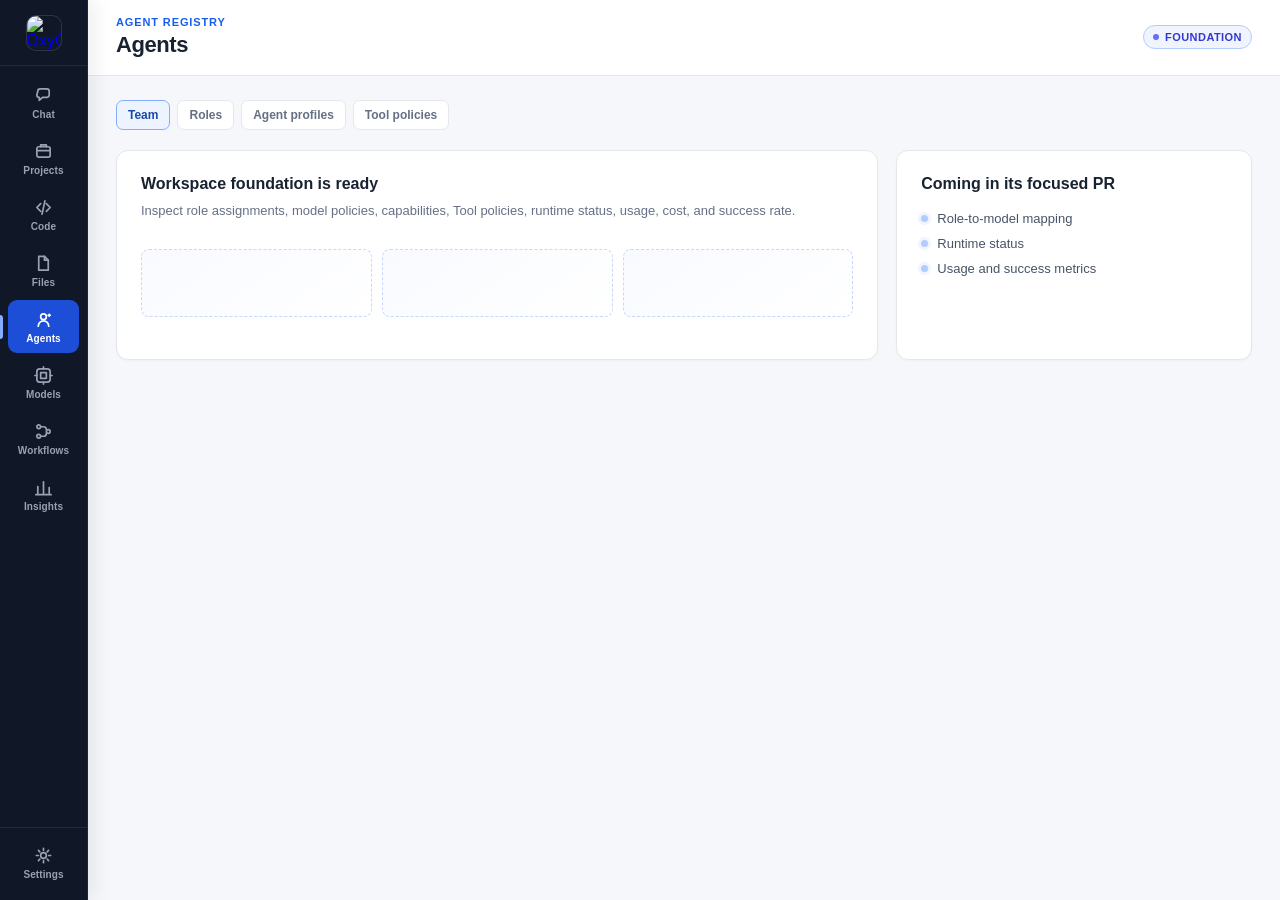
==== oxygent/web/agents.html @ e4248c13 "feat: add product navigation and workspace shell" ====
<!DOCTYPE html>
<html lang="en">
<head>
    <meta charset="UTF-8">
    <meta name="viewport" content="width=device-width, initial-scale=1.0">
    <link rel="shortcut icon" href="./image/group-favicon.png" type="image/x-icon">
    <link rel="stylesheet" href="./css/app-shell.css">
    <link rel="stylesheet" href="./css/workspace.css">
    <script src="./js/app-shell.js" defer></script>
    <script src="./js/workspace-page.js" defer></script>
    <title>Agents - OxyGent</title>
</head>
<body class="og-workspace-page" data-oxygent-page="agents">
    <main class="og-workspace" id="workspace-page"></main>
</body>
</html>
---- oxygent/web/css/app-shell.css ----
:root {
    --og-nav-width: 88px;
    --og-brand: #155eef;
    --og-brand-soft: #eef4ff;
    --og-ink: #182230;
    --og-muted: #667085;
    --og-line: #e4e7ec;
    --og-surface: #ffffff;
    --og-canvas: #f5f7fa;
}

.og-app-nav {
    position: fixed;
    inset: 0 auto 0 0;
    z-index: 900;
    width: var(--og-nav-width);
    display: flex;
    flex-direction: column;
    background: #101828;
    color: #d0d5dd;
    border-right: 1px solid #1d2939;
    box-shadow: 6px 0 20px rgba(16, 24, 40, 0.08);
}

.og-app-brand {
    height: 66px;
    display: flex;
    align-items: center;
    justify-content: center;
    border-bottom: 1px solid rgba(255, 255, 255, 0.08);
}

.og-app-brand img {
    width: 34px;
    height: 34px;
    border-radius: 9px;
    box-shadow: 0 0 0 1px rgba(255, 255, 255, 0.12);
}

.og-app-nav-list {
    flex: 1;
    min-height: 0;
    overflow-y: auto;
    padding: 10px 8px;
    scrollbar-width: none;
}

.og-app-nav-list::-webkit-scrollbar {
    display: none;
}

.og-app-nav-item {
    position: relative;
    min-height: 53px;
    margin-bottom: 3px;
    padding: 7px 4px 6px;
    display: flex;
    flex-direction: column;
    align-items: center;
    justify-content: center;
    gap: 4px;
    border-radius: 9px;
    color: #98a2b3;
    text-decoration: none;
    font-size: 10px;
    font-weight: 600;
    letter-spacing: 0.01em;
    transition: color 0.15s ease, background 0.15s ease;
}

.og-app-nav-item svg {
    width: 19px;
    height: 19px;
    stroke: currentColor;
    fill: none;
    stroke-width: 1.8;
    stroke-linecap: round;
    stroke-linejoin: round;
}

.og-app-nav-item:hover {
    color: #f2f4f7;
    background: rgba(255, 255, 255, 0.07);
}

.og-app-nav-item.active {
    color: #ffffff;
    background: #1d4ed8;
}

.og-app-nav-item.active::before {
    content: '';
    position: absolute;
    left: -8px;
    width: 3px;
    height: 24px;
    border-radius: 0 3px 3px 0;
    background: #84adff;
}

.og-app-nav-footer {
    padding: 8px;
    border-top: 1px solid rgba(255, 255, 255, 0.08);
}

body.og-shell-enabled {
    padding-left: var(--og-nav-width);
}

body.og-shell-enabled > .header,
body.og-shell-enabled > .timeline-section,
body.og-shell-enabled > .tracegraph-section,
body.og-shell-enabled > .container {
    width: calc(100vw - var(--og-nav-width));
}

.og-preview-badge {
    display: inline-flex;
    align-items: center;
    gap: 6px;
    padding: 5px 9px;
    border: 1px solid #b2ccff;
    border-radius: 999px;
    background: #eff4ff;
    color: #3538cd;
    font-size: 11px;
    font-weight: 700;
    letter-spacing: 0.04em;
    text-transform: uppercase;
}

.og-preview-badge::before {
    content: '';
    width: 6px;
    height: 6px;
    border-radius: 50%;
    background: #6172f3;
}

@media (max-width: 900px) {
    :root {
        --og-nav-width: 0px;
    }

    .og-app-nav {
        inset: auto 0 0 0;
        width: 100%;
        height: 64px;
        flex-direction: row;
        border-right: 0;
        border-top: 1px solid #344054;
    }

    .og-app-brand,
    .og-app-nav-footer {
        display: none;
    }

    .og-app-nav-list {
        display: flex;
        overflow-x: auto;
        overflow-y: hidden;
        padding: 5px 8px;
    }

    .og-app-nav-item {
        min-width: 67px;
        min-height: 52px;
        margin: 0 2px;
    }

    .og-app-nav-item.active::before {
        inset: auto 18px -5px;
        width: auto;
        height: 3px;
        border-radius: 3px 3px 0 0;
    }

    body.og-shell-enabled {
        padding-left: 0;
        padding-bottom: 64px;
    }

    body.og-shell-enabled > .header,
    body.og-shell-enabled > .timeline-section,
    body.og-shell-enabled > .tracegraph-section,
    body.og-shell-enabled > .container {
        width: 100vw;
    }
}
---- oxygent/web/css/workspace.css ----
html,
body {
    margin: 0;
    min-height: 100%;
    background: var(--og-canvas);
    color: var(--og-ink);
    font-family: Inter, ui-sans-serif, -apple-system, BlinkMacSystemFont, "Segoe UI", sans-serif;
}

* {
    box-sizing: border-box;
}

body.og-workspace-page {
    min-height: 100vh;
}

.og-workspace {
    min-height: 100vh;
    padding: 0 0 48px;
}

.og-workspace-header {
    min-height: 72px;
    padding: 16px 28px;
    display: flex;
    align-items: center;
    justify-content: space-between;
    gap: 20px;
    background: var(--og-surface);
    border-bottom: 1px solid var(--og-line);
}

.og-workspace-eyebrow {
    margin: 0 0 3px;
    color: var(--og-brand);
    font-size: 11px;
    font-weight: 700;
    letter-spacing: 0.08em;
    text-transform: uppercase;
}

.og-workspace-title {
    margin: 0;
    font-size: 22px;
    line-height: 1.25;
    letter-spacing: -0.02em;
}

.og-workspace-content {
    padding: 24px 28px;
}

.og-section-tabs {
    display: flex;
    gap: 7px;
    margin: 0 0 18px;
    overflow-x: auto;
    padding-bottom: 2px;
}

.og-section-tab {
    flex: 0 0 auto;
    padding: 7px 11px;
    border: 1px solid var(--og-line);
    border-radius: 7px;
    background: #fff;
    color: var(--og-muted);
    font-size: 12px;
    font-weight: 600;
}

.og-section-tab.active {
    border-color: #84adff;
    background: var(--og-brand-soft);
    color: #1849a9;
}

.og-foundation-grid {
    display: grid;
    grid-template-columns: minmax(0, 1.5fr) minmax(260px, 0.7fr);
    gap: 18px;
}

.og-foundation-card {
    min-height: 210px;
    padding: 24px;
    background: #fff;
    border: 1px solid var(--og-line);
    border-radius: 12px;
    box-shadow: 0 1px 2px rgba(16, 24, 40, 0.03);
}

.og-foundation-card h2 {
    margin: 0 0 8px;
    font-size: 16px;
}

.og-foundation-card p {
    margin: 0;
    max-width: 700px;
    color: var(--og-muted);
    font-size: 13px;
    line-height: 1.6;
}

.og-empty-visual {
    margin-top: 28px;
    display: grid;
    grid-template-columns: repeat(3, minmax(0, 1fr));
    gap: 10px;
}

.og-empty-block {
    height: 68px;
    border: 1px dashed #c7d7fe;
    border-radius: 8px;
    background: linear-gradient(145deg, #f8faff, #ffffff);
}

.og-foundation-list {
    display: grid;
    gap: 10px;
    margin: 18px 0 0;
    padding: 0;
    list-style: none;
}

.og-foundation-list li {
    display: flex;
    align-items: center;
    gap: 9px;
    color: #475467;
    font-size: 13px;
}

.og-foundation-list li::before {
    content: '';
    width: 7px;
    height: 7px;
    border-radius: 50%;
    background: #b2ccff;
    box-shadow: 0 0 0 3px #eff4ff;
}

.og-code-foundation {
    grid-column: 1 / -1;
    display: grid;
    grid-template-columns: 0.8fr 1.15fr 1fr;
    min-height: 330px;
    padding: 0;
    overflow: hidden;
}

.og-code-column {
    padding: 20px;
    border-right: 1px solid var(--og-line);
}

.og-code-column:last-child {
    border-right: 0;
}

.og-code-column-label {
    margin: 0 0 16px;
    color: #344054;
    font-size: 12px;
    font-weight: 700;
    text-transform: uppercase;
    letter-spacing: 0.04em;
}

.og-code-placeholder {
    height: 38px;
    margin-bottom: 8px;
    border-radius: 7px;
    background: #f2f4f7;
    border: 1px solid #eaecf0;
}

.og-code-placeholder.emphasis {
    background: #eff4ff;
    border-color: #c7d7fe;
}

@media (max-width: 900px) {
    .og-workspace {
        padding-bottom: 78px;
    }

    .og-workspace-header,
    .og-workspace-content {
        padding-left: 18px;
        padding-right: 18px;
    }

    .og-foundation-grid,
    .og-code-foundation {
        grid-template-columns: 1fr;
    }

    .og-code-column {
        border-right: 0;
        border-bottom: 1px solid var(--og-line);
    }
}
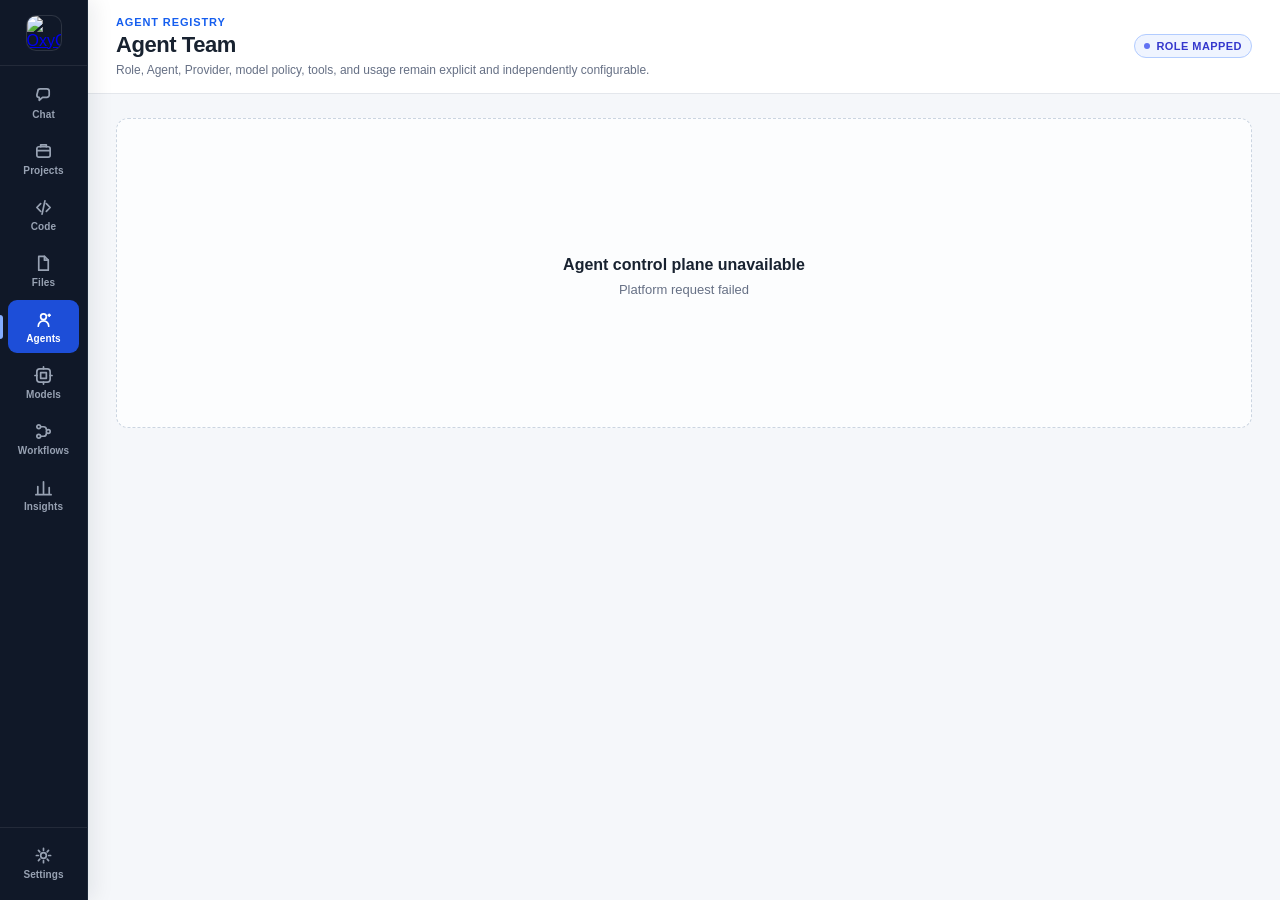
==== commit cdbafc89: "feat: add agents and model control plane" ====
--- a/oxygent/web/agents.html
+++ b/oxygent/web/agents.html
@@ -6,11 +6,14 @@
     <link rel="shortcut icon" href="./image/group-favicon.png" type="image/x-icon">
     <link rel="stylesheet" href="./css/app-shell.css">
     <link rel="stylesheet" href="./css/workspace.css">
+    <link rel="stylesheet" href="./css/projects.css">
+    <link rel="stylesheet" href="./css/control-plane.css">
     <script src="./js/app-shell.js" defer></script>
-    <script src="./js/workspace-page.js" defer></script>
+    <script src="./js/api-client.js" defer></script>
+    <script src="./js/agents-page.js" defer></script>
     <title>Agents - OxyGent</title>
 </head>
 <body class="og-workspace-page" data-oxygent-page="agents">
-    <main class="og-workspace" id="workspace-page"></main>
+    <main class="og-workspace" id="agents-page"></main>
 </body>
 </html>
--- a/oxygent/web/css/projects.css
+++ b/oxygent/web/css/projects.css
@@ -0,0 +1,531 @@
+.og-header-detail {
+    margin: 4px 0 0;
+    max-width: 720px;
+    color: var(--og-muted);
+    font-size: 12px;
+}
+
+.og-primary-button,
+.og-secondary-button,
+.og-back-button,
+.og-icon-button {
+    border: 0;
+    border-radius: 7px;
+    font: inherit;
+    font-weight: 650;
+    cursor: pointer;
+}
+
+.og-primary-button {
+    padding: 9px 14px;
+    background: var(--og-brand);
+    color: #fff;
+    box-shadow: 0 1px 2px rgba(16, 24, 40, 0.12);
+}
+
+.og-primary-button:disabled {
+    cursor: not-allowed;
+    opacity: 0.5;
+}
+
+.og-secondary-button,
+.og-back-button,
+.og-icon-button {
+    background: transparent;
+    color: #475467;
+}
+
+.og-secondary-button {
+    padding: 9px 14px;
+    border: 1px solid var(--og-line);
+    background: #fff;
+}
+
+.og-back-button {
+    margin: 0 0 14px;
+    padding: 0;
+    color: var(--og-brand);
+    font-size: 12px;
+}
+
+.og-icon-button {
+    width: 34px;
+    height: 34px;
+    font-size: 24px;
+}
+
+.og-list-toolbar {
+    display: flex;
+    align-items: center;
+    justify-content: space-between;
+    margin-bottom: 12px;
+    color: #475467;
+    font-size: 12px;
+}
+
+.og-list-toolbar span {
+    color: var(--og-muted);
+}
+
+.og-project-table {
+    overflow: hidden;
+    border: 1px solid var(--og-line);
+    border-radius: 12px;
+    background: #fff;
+    box-shadow: 0 1px 2px rgba(16, 24, 40, 0.03);
+}
+
+.og-project-row {
+    width: 100%;
+    min-height: 68px;
+    display: grid;
+    grid-template-columns: minmax(210px, 1.4fr) minmax(150px, 1fr) 100px minmax(140px, 1fr) 140px 100px;
+    align-items: center;
+    gap: 14px;
+    padding: 12px 18px;
+    border: 0;
+    border-bottom: 1px solid #f0f1f3;
+    background: #fff;
+    color: #344054;
+    text-align: left;
+    font-size: 12px;
+}
+
+button.og-project-row {
+    cursor: pointer;
+}
+
+button.og-project-row:hover {
+    background: #f8faff;
+}
+
+.og-project-row:last-child {
+    border-bottom: 0;
+}
+
+.og-project-row-head {
+    min-height: 42px;
+    background: #f9fafb;
+    color: #667085;
+    font-size: 10px;
+    font-weight: 700;
+    letter-spacing: 0.04em;
+    text-transform: uppercase;
+}
+
+.og-project-name {
+    min-width: 0;
+    display: grid;
+    gap: 4px;
+}
+
+.og-project-name b {
+    color: #182230;
+    font-size: 13px;
+}
+
+.og-project-name small {
+    overflow: hidden;
+    color: var(--og-muted);
+    text-overflow: ellipsis;
+    white-space: nowrap;
+}
+
+.og-project-empty,
+.og-loading-state {
+    min-height: 310px;
+    display: flex;
+    flex-direction: column;
+    align-items: center;
+    justify-content: center;
+    padding: 40px;
+    border: 1px dashed #cbd5e1;
+    border-radius: 12px;
+    background: rgba(255, 255, 255, 0.7);
+    text-align: center;
+}
+
+.og-project-empty h2 {
+    margin: 12px 0 6px;
+    font-size: 16px;
+}
+
+.og-project-empty p,
+.og-loading-state {
+    margin: 0;
+    max-width: 520px;
+    color: var(--og-muted);
+    font-size: 13px;
+    line-height: 1.55;
+}
+
+.og-empty-icon {
+    color: #84adff;
+    font-size: 36px;
+}
+
+button.og-section-tab {
+    cursor: pointer;
+}
+
+.og-metric-grid {
+    display: grid;
+    grid-template-columns: repeat(4, minmax(0, 1fr));
+    gap: 12px;
+    margin-bottom: 16px;
+}
+
+.og-metric-grid article {
+    display: grid;
+    gap: 8px;
+    padding: 17px;
+    border: 1px solid var(--og-line);
+    border-radius: 10px;
+    background: #fff;
+}
+
+.og-metric-grid span {
+    color: var(--og-muted);
+    font-size: 11px;
+}
+
+.og-metric-grid strong {
+    color: #101828;
+    font-size: 24px;
+}
+
+.og-detail-grid {
+    display: grid;
+    grid-template-columns: minmax(0, 1fr) minmax(0, 1fr);
+    gap: 16px;
+}
+
+.og-detail-card {
+    padding: 20px;
+    border: 1px solid var(--og-line);
+    border-radius: 11px;
+    background: #fff;
+}
+
+.og-detail-card h2 {
+    margin: 0 0 16px;
+    font-size: 15px;
+}
+
+.og-detail-card dl {
+    display: grid;
+    grid-template-columns: 120px 1fr;
+    gap: 12px;
+    margin: 0;
+    font-size: 12px;
+}
+
+.og-detail-card dt {
+    color: var(--og-muted);
+}
+
+.og-detail-card dd {
+    margin: 0;
+    color: #344054;
+}
+
+.og-status-pill {
+    display: inline-flex;
+    padding: 3px 7px;
+    border-radius: 999px;
+    background: #ecfdf3;
+    color: #027a48;
+    font-size: 10px;
+    font-weight: 700;
+    text-transform: capitalize;
+}
+
+.og-card-title {
+    display: flex;
+    align-items: center;
+    justify-content: space-between;
+    gap: 16px;
+}
+
+.og-card-title span {
+    color: var(--og-muted);
+    font-size: 11px;
+}
+
+.og-record-list,
+.og-activity-list,
+.og-team-list {
+    display: grid;
+    gap: 10px;
+}
+
+.og-record-list article,
+.og-team-list article {
+    display: flex;
+    align-items: center;
+    justify-content: space-between;
+    gap: 18px;
+    padding: 13px;
+    border: 1px solid #eaecf0;
+    border-radius: 8px;
+}
+
+.og-record-list p,
+.og-team-list p {
+    margin: 4px 0 0;
+    color: var(--og-muted);
+    font-size: 11px;
+}
+
+.og-record-meta {
+    display: flex;
+    align-items: center;
+    gap: 9px;
+    color: var(--og-muted);
+    font-size: 10px;
+    white-space: nowrap;
+}
+
+.og-record-meta code {
+    color: #475467;
+}
+
+.og-artifact-grid {
+    display: grid;
+    grid-template-columns: repeat(2, minmax(0, 1fr));
+    gap: 12px;
+}
+
+.og-artifact-grid article {
+    padding: 16px;
+    border: 1px solid #dbe4ff;
+    border-radius: 9px;
+    background: linear-gradient(145deg, #f8faff, #fff);
+}
+
+.og-artifact-grid h3 {
+    margin: 9px 0 7px;
+    font-size: 13px;
+}
+
+.og-artifact-grid p {
+    margin: 0;
+    color: var(--og-muted);
+    font-size: 11px;
+}
+
+.og-artifact-type {
+    color: #3538cd;
+    font-size: 10px;
+    font-weight: 750;
+    letter-spacing: 0.04em;
+    text-transform: uppercase;
+}
+
+.og-artifact-provenance {
+    display: flex;
+    justify-content: space-between;
+    gap: 10px;
+    margin-top: 14px;
+    color: #667085;
+    font-size: 10px;
+}
+
+.og-role-mark {
+    width: 34px;
+    height: 34px;
+    flex: 0 0 auto;
+    display: grid;
+    place-items: center;
+    border-radius: 9px;
+    background: #eff4ff;
+    color: #1849a9;
+    font-weight: 800;
+}
+
+.og-team-list article {
+    justify-content: flex-start;
+}
+
+.og-activity-list article {
+    display: grid;
+    grid-template-columns: 10px 1fr;
+    gap: 10px;
+}
+
+.og-activity-list article > span {
+    width: 8px;
+    height: 8px;
+    margin-top: 4px;
+    border-radius: 50%;
+    background: #84adff;
+    box-shadow: 0 0 0 3px #eff4ff;
+}
+
+.og-activity-list div {
+    display: grid;
+    gap: 3px;
+}
+
+.og-activity-list b {
+    color: #344054;
+    font-size: 11px;
+}
+
+.og-activity-list small,
+.og-muted-copy {
+    color: var(--og-muted);
+    font-size: 10px;
+}
+
+.og-json-preview {
+    margin: 0;
+    padding: 14px;
+    border-radius: 8px;
+    background: #101828;
+    color: #d0d5dd;
+    font-size: 11px;
+}
+
+.og-modal-backdrop {
+    position: fixed;
+    inset: 0;
+    z-index: 1200;
+    display: grid;
+    place-items: center;
+    padding: 20px;
+    background: rgba(16, 24, 40, 0.48);
+    backdrop-filter: blur(2px);
+}
+
+.og-modal-backdrop[hidden] {
+    display: none;
+}
+
+.og-modal {
+    width: min(520px, 100%);
+    padding: 22px;
+    border-radius: 13px;
+    background: #fff;
+    box-shadow: 0 24px 60px rgba(16, 24, 40, 0.24);
+}
+
+.og-modal-header {
+    display: flex;
+    align-items: flex-start;
+    justify-content: space-between;
+    gap: 20px;
+    margin-bottom: 18px;
+}
+
+.og-modal-header h2 {
+    margin: 0;
+    font-size: 18px;
+}
+
+.og-modal form,
+.og-modal label {
+    display: grid;
+    gap: 7px;
+}
+
+.og-modal form {
+    gap: 14px;
+}
+
+.og-modal label {
+    color: #344054;
+    font-size: 11px;
+    font-weight: 700;
+}
+
+.og-modal input,
+.og-modal textarea,
+.og-modal select {
+    width: 100%;
+    padding: 9px 10px;
+    border: 1px solid #d0d5dd;
+    border-radius: 7px;
+    color: #182230;
+    font: inherit;
+    font-size: 12px;
+    resize: vertical;
+}
+
+.og-modal-actions {
+    display: flex;
+    justify-content: flex-end;
+    gap: 9px;
+    margin-top: 4px;
+}
+
+.og-form-error {
+    min-height: 16px;
+    margin: 0;
+    color: #b42318;
+    font-size: 11px;
+}
+
+.og-reference-filter {
+    display: flex;
+    align-items: flex-end;
+    justify-content: space-between;
+    gap: 18px;
+    margin-bottom: 16px;
+    padding: 14px 16px;
+    border: 1px solid var(--og-line);
+    border-radius: 10px;
+    background: #fff;
+}
+
+.og-reference-filter label {
+    display: grid;
+    gap: 5px;
+    color: #344054;
+    font-size: 10px;
+    font-weight: 700;
+}
+
+.og-reference-filter select {
+    min-width: 240px;
+    padding: 8px 10px;
+    border: 1px solid #d0d5dd;
+    border-radius: 7px;
+    background: #fff;
+    color: #182230;
+}
+
+.og-reference-filter > span {
+    color: var(--og-muted);
+    font-size: 10px;
+}
+
+@media (max-width: 1100px) {
+    .og-project-row {
+        grid-template-columns: minmax(200px, 1.4fr) minmax(140px, 1fr) 90px 130px;
+    }
+
+    .og-project-row > span:nth-child(4),
+    .og-project-row > span:nth-child(6) {
+        display: none;
+    }
+}
+
+@media (max-width: 760px) {
+    .og-project-row {
+        grid-template-columns: minmax(180px, 1fr) 85px;
+    }
+
+    .og-project-row > span:nth-child(2),
+    .og-project-row > span:nth-child(4),
+    .og-project-row > span:nth-child(5),
+    .og-project-row > span:nth-child(6) {
+        display: none;
+    }
+
+    .og-metric-grid,
+    .og-detail-grid,
+    .og-artifact-grid {
+        grid-template-columns: 1fr;
+    }
+}
--- a/oxygent/web/css/control-plane.css
+++ b/oxygent/web/css/control-plane.css
@@ -0,0 +1,437 @@
+.og-assignment-strip {
+    display: grid;
+    grid-template-columns: repeat(4, minmax(0, 1fr));
+    gap: 10px;
+    margin-bottom: 18px;
+}
+
+.og-assignment-strip article {
+    min-width: 0;
+    display: grid;
+    grid-template-columns: 38px minmax(0, 1fr) auto;
+    align-items: center;
+    gap: 10px;
+    padding: 14px;
+    border: 1px solid #dbe4ff;
+    border-radius: 10px;
+    background: linear-gradient(145deg, #f8faff, #fff);
+}
+
+.og-assignment-strip article > div:nth-child(2) {
+    min-width: 0;
+    display: grid;
+    gap: 3px;
+}
+
+.og-assignment-strip span,
+.og-assignment-strip small {
+    overflow: hidden;
+    color: #667085;
+    font-size: 10px;
+    text-overflow: ellipsis;
+    white-space: nowrap;
+}
+
+.og-assignment-strip strong {
+    overflow: hidden;
+    color: #182230;
+    font-size: 12px;
+    text-overflow: ellipsis;
+    white-space: nowrap;
+}
+
+.og-assignment-strip article > b {
+    color: #84adff;
+    font-size: 18px;
+}
+
+.og-role-symbol,
+.og-provider-logo {
+    width: 36px;
+    height: 36px;
+    flex: 0 0 auto;
+    display: grid;
+    place-items: center;
+    border-radius: 9px;
+    background: #eff4ff;
+    color: #1849a9;
+    font-size: 13px;
+    font-weight: 800;
+}
+
+.og-control-toolbar {
+    display: flex;
+    align-items: center;
+    justify-content: space-between;
+    gap: 16px;
+    margin-bottom: 10px;
+    color: #475467;
+    font-size: 11px;
+}
+
+.og-control-toolbar span {
+    color: var(--og-muted);
+}
+
+.og-agent-table,
+.og-control-table {
+    overflow-x: auto;
+    border: 1px solid var(--og-line);
+    border-radius: 11px;
+    background: #fff;
+}
+
+.og-agent-row {
+    min-width: 1160px;
+    display: grid;
+    grid-template-columns: 1.3fr 1.25fr 0.75fr 1fr 1fr 0.72fr 0.9fr 0.65fr;
+    align-items: center;
+    gap: 14px;
+    padding: 13px 16px;
+    border-bottom: 1px solid #f0f1f3;
+    color: #344054;
+    font-size: 11px;
+}
+
+.og-agent-row:last-child {
+    border-bottom: 0;
+}
+
+.og-agent-head,
+.og-control-head {
+    min-height: 42px;
+    padding-top: 10px;
+    padding-bottom: 10px;
+    background: #f9fafb;
+    color: #667085;
+    font-size: 9px;
+    font-weight: 750;
+    letter-spacing: 0.045em;
+    text-transform: uppercase;
+}
+
+.og-agent-identity {
+    display: flex;
+    align-items: center;
+    gap: 10px;
+}
+
+.og-agent-identity > div,
+.og-provider-model,
+.og-model-row > div:first-child,
+.og-usage-row > div {
+    min-width: 0;
+    display: grid;
+    gap: 3px;
+}
+
+.og-agent-identity small,
+.og-provider-model small,
+.og-model-row small,
+.og-usage-row small,
+.og-cell-note {
+    overflow: hidden;
+    color: var(--og-muted);
+    font-size: 9px;
+    text-overflow: ellipsis;
+    white-space: nowrap;
+}
+
+.og-cell-value {
+    display: block;
+    color: #344054;
+    font-size: 10px;
+}
+
+.og-chip-list {
+    display: flex;
+    flex-wrap: wrap;
+    gap: 4px;
+}
+
+.og-chip-list > span {
+    padding: 3px 6px;
+    border-radius: 999px;
+    background: #f2f4f7;
+    color: #475467;
+    font-size: 8px;
+    font-weight: 650;
+}
+
+.og-routing-pill,
+.og-health-pill {
+    display: inline-flex;
+    align-items: center;
+    width: fit-content;
+    padding: 4px 7px;
+    border-radius: 999px;
+    font-size: 9px;
+    font-weight: 750;
+    text-transform: capitalize;
+}
+
+.og-routing-fixed {
+    background: #eff4ff;
+    color: #1849a9;
+}
+
+.og-routing-auto {
+    background: #f4f3ff;
+    color: #5925dc;
+}
+
+.og-routing-fallback {
+    background: #fff6ed;
+    color: #c4320a;
+}
+
+.og-health-ready,
+.og-health-healthy {
+    background: #ecfdf3;
+    color: #027a48;
+}
+
+.og-health-unknown {
+    background: #f2f4f7;
+    color: #475467;
+}
+
+.og-health-degraded {
+    background: #fffaeb;
+    color: #b54708;
+}
+
+.og-health-disabled,
+.og-health-unavailable {
+    background: #fef3f2;
+    color: #b42318;
+}
+
+.og-route-reason {
+    grid-column: 1 / -1;
+    margin: -2px 0 1px 46px;
+    padding: 8px 10px;
+    border-left: 2px solid #b2ccff;
+    background: #f8faff;
+    color: #475467;
+    font-size: 10px;
+}
+
+.og-route-reason summary {
+    color: #1849a9;
+    cursor: pointer;
+    font-weight: 700;
+}
+
+.og-route-reason p {
+    margin: 7px 0;
+    line-height: 1.5;
+}
+
+.og-route-reason > div {
+    margin-top: 3px;
+}
+
+.og-provider-grid {
+    display: grid;
+    grid-template-columns: repeat(2, minmax(0, 1fr));
+    gap: 14px;
+}
+
+.og-provider-grid > article,
+.og-policy-grid > article {
+    padding: 18px;
+    border: 1px solid var(--og-line);
+    border-radius: 11px;
+    background: #fff;
+    box-shadow: 0 1px 2px rgba(16, 24, 40, 0.03);
+}
+
+.og-provider-card-head {
+    display: grid;
+    grid-template-columns: 42px minmax(0, 1fr) auto;
+    align-items: center;
+    gap: 11px;
+    margin-bottom: 17px;
+}
+
+.og-provider-card-head > div:nth-child(2) {
+    min-width: 0;
+}
+
+.og-provider-card-head h2,
+.og-policy-head h2 {
+    margin: 0 0 3px;
+    font-size: 14px;
+}
+
+.og-provider-card-head div > span,
+.og-policy-head div > span {
+    color: var(--og-muted);
+    font-size: 9px;
+    font-weight: 650;
+    text-transform: uppercase;
+}
+
+.og-provider-grid dl,
+.og-policy-grid dl {
+    display: grid;
+    grid-template-columns: 100px minmax(0, 1fr);
+    gap: 9px;
+    margin: 0;
+    font-size: 10px;
+}
+
+.og-provider-grid dt,
+.og-policy-grid dt {
+    color: var(--og-muted);
+}
+
+.og-provider-grid dd,
+.og-policy-grid dd {
+    min-width: 0;
+    margin: 0;
+    overflow: hidden;
+    color: #344054;
+    text-overflow: ellipsis;
+    white-space: nowrap;
+}
+
+.og-provider-grid code {
+    color: #475467;
+    font-size: 9px;
+}
+
+.og-provider-actions {
+    display: flex;
+    align-items: center;
+    gap: 7px;
+    margin-top: 16px;
+}
+
+.og-provider-actions .og-secondary-button {
+    padding: 7px 9px;
+    font-size: 9px;
+}
+
+.og-text-button {
+    margin-left: auto;
+    padding: 7px;
+    border: 0;
+    background: transparent;
+    color: #b42318;
+    font-size: 9px;
+    font-weight: 700;
+    cursor: pointer;
+}
+
+.og-provider-actions button:disabled {
+    cursor: not-allowed;
+    opacity: 0.45;
+}
+
+.og-connection-result {
+    min-height: 13px;
+    margin: 9px 0 0;
+    color: #475467;
+    font-size: 9px;
+}
+
+.og-model-row,
+.og-usage-row {
+    min-width: 1080px;
+    display: grid;
+    align-items: center;
+    gap: 14px;
+    padding: 12px 16px;
+    border-bottom: 1px solid #f0f1f3;
+    color: #344054;
+    font-size: 10px;
+}
+
+.og-model-row {
+    grid-template-columns: 1.15fr 1fr 1.35fr 0.7fr 0.6fr 0.55fr 0.72fr 1.35fr;
+}
+
+.og-usage-row {
+    grid-template-columns: 1fr 1.4fr 0.8fr 0.7fr 0.7fr 0.8fr 0.6fr;
+}
+
+.og-model-row:last-child,
+.og-usage-row:last-child {
+    border-bottom: 0;
+}
+
+.og-policy-grid {
+    display: grid;
+    grid-template-columns: repeat(2, minmax(0, 1fr));
+    gap: 14px;
+}
+
+.og-policy-head {
+    display: flex;
+    align-items: flex-start;
+    justify-content: space-between;
+    gap: 12px;
+}
+
+.og-policy-chain {
+    display: grid;
+    grid-template-columns: 1fr 1fr;
+    gap: 12px;
+    margin: 15px 0;
+}
+
+.og-policy-chain > div {
+    display: grid;
+    align-content: start;
+    gap: 6px;
+}
+
+.og-policy-chain > div > b {
+    color: #667085;
+    font-size: 9px;
+    text-transform: uppercase;
+}
+
+.og-model-badge {
+    display: grid;
+    gap: 2px;
+    padding: 8px;
+    border: 1px solid #dbe4ff;
+    border-radius: 7px;
+    background: #f8faff;
+}
+
+.og-model-badge b {
+    color: #344054;
+    font-size: 10px;
+}
+
+.og-model-badge small {
+    color: var(--og-muted);
+    font-size: 8px;
+}
+
+.og-modal label small {
+    color: var(--og-muted);
+    font-size: 9px;
+    font-weight: 500;
+}
+
+@media (max-width: 1100px) {
+    .og-assignment-strip,
+    .og-provider-grid,
+    .og-policy-grid {
+        grid-template-columns: repeat(2, minmax(0, 1fr));
+    }
+}
+
+@media (max-width: 720px) {
+    .og-assignment-strip,
+    .og-provider-grid,
+    .og-policy-grid,
+    .og-policy-chain {
+        grid-template-columns: 1fr;
+    }
+}
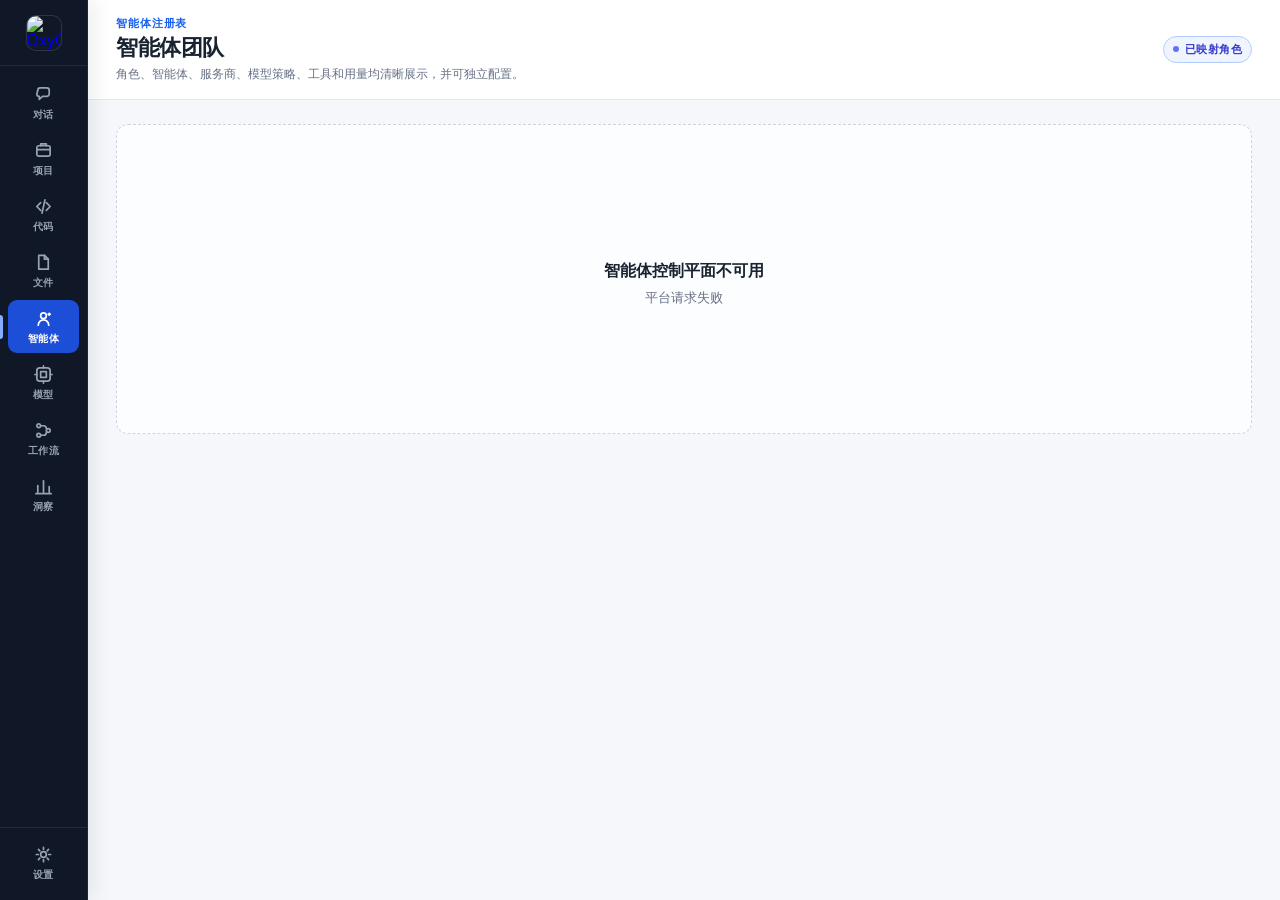
==== commit 4d158404: "feat: deliver final multi-role OxyGent platform" ====
--- a/oxygent/web/agents.html
+++ b/oxygent/web/agents.html
@@ -1,5 +1,5 @@
 <!DOCTYPE html>
-<html lang="en">
+<html lang="zh-CN">
 <head>
     <meta charset="UTF-8">
     <meta name="viewport" content="width=device-width, initial-scale=1.0">
@@ -11,7 +11,7 @@
     <script src="./js/app-shell.js" defer></script>
     <script src="./js/api-client.js" defer></script>
     <script src="./js/agents-page.js" defer></script>
-    <title>Agents - OxyGent</title>
+    <title>智能体 - OxyGent</title>
 </head>
 <body class="og-workspace-page" data-oxygent-page="agents">
     <main class="og-workspace" id="agents-page"></main>
--- a/oxygent/web/css/projects.css
+++ b/oxygent/web/css/projects.css
@@ -79,7 +79,7 @@
     width: 100%;
     min-height: 68px;
     display: grid;
-    grid-template-columns: minmax(210px, 1.4fr) minmax(150px, 1fr) 100px minmax(140px, 1fr) 140px 100px;
+    grid-template-columns: minmax(210px, 1.4fr) minmax(150px, 1fr) 100px minmax(140px, 1fr) 140px;
     align-items: center;
     gap: 14px;
     padding: 12px 18px;
@@ -296,16 +296,28 @@
     gap: 12px;
 }
 
-.og-artifact-grid article {
+.og-artifact-card {
+    width: 100%;
     padding: 16px;
     border: 1px solid #dbe4ff;
     border-radius: 9px;
     background: linear-gradient(145deg, #f8faff, #fff);
+    color: inherit;
+    cursor: pointer;
+    font: inherit;
+    text-align: left;
+}
+
+.og-artifact-card:hover,
+.og-artifact-card.selected {
+    border-color: #8098f9;
+    box-shadow: 0 8px 22px rgba(53, 56, 205, 0.1);
 }
 
 .og-artifact-grid h3 {
     margin: 9px 0 7px;
     font-size: 13px;
+    line-height: 1.55;
 }
 
 .og-artifact-grid p {
@@ -329,6 +341,82 @@
     margin-top: 14px;
     color: #667085;
     font-size: 10px;
+}
+
+.og-artifact-detail {
+    margin-bottom: 16px;
+}
+
+.og-artifact-detail .og-card-title {
+    align-items: flex-start;
+}
+
+.og-artifact-detail .og-card-title h2 {
+    margin: 8px 0 0;
+    max-width: 900px;
+    font-size: 18px;
+    line-height: 1.55;
+}
+
+.og-artifact-meta {
+    display: flex;
+    flex-wrap: wrap;
+    gap: 8px;
+    margin: 16px 0 22px;
+}
+
+.og-artifact-meta span,
+.og-artifact-findings span {
+    padding: 4px 8px;
+    border-radius: 999px;
+    background: #f2f4f7;
+    color: #475467;
+    font-size: 10px;
+    font-weight: 700;
+}
+
+.og-artifact-section {
+    margin-top: 20px;
+}
+
+.og-artifact-section h3 {
+    margin: 0 0 10px;
+    color: #344054;
+    font-size: 13px;
+}
+
+.og-artifact-section ul {
+    display: grid;
+    gap: 8px;
+    margin: 0;
+    padding-left: 20px;
+    color: #475467;
+    line-height: 1.6;
+}
+
+.og-artifact-tasks,
+.og-artifact-findings {
+    display: grid;
+    gap: 10px;
+}
+
+.og-artifact-tasks article,
+.og-artifact-findings article {
+    padding: 12px 14px;
+    border: 1px solid #eaecf0;
+    border-radius: 8px;
+    background: #fcfcfd;
+}
+
+.og-artifact-tasks p,
+.og-artifact-findings p {
+    margin: 6px 0;
+    color: #475467;
+    line-height: 1.55;
+}
+
+.og-artifact-tasks small {
+    color: #667085;
 }
 
 .og-role-mark {
@@ -385,6 +473,69 @@
     background: #101828;
     color: #d0d5dd;
     font-size: 11px;
+}
+
+.og-workflow-cta {
+    margin-top: 20px;
+}
+
+.og-workflow-summary {
+    margin-top: 20px;
+}
+
+.og-workflow-summary .og-card-title a {
+    color: var(--og-accent, #5b63f6);
+    font-weight: 700;
+    text-decoration: none;
+}
+
+.og-workflow-launch .og-card-title {
+    align-items: flex-start;
+}
+
+.og-workflow-launch .og-card-title p {
+    color: #687086;
+    line-height: 1.6;
+    margin: 8px 0 0;
+    max-width: 760px;
+}
+
+.og-workflow-launch form,
+.og-workflow-launch label {
+    display: grid;
+    gap: 8px;
+}
+
+.og-workflow-launch form {
+    gap: 18px;
+    margin-top: 24px;
+}
+
+.og-workflow-launch label {
+    color: #30384d;
+    font-size: 13px;
+    font-weight: 700;
+}
+
+.og-workflow-launch input,
+.og-workflow-launch textarea {
+    background: #f8f9fc;
+    border: 1px solid #dfe3ed;
+    border-radius: 10px;
+    color: #20263a;
+    font: inherit;
+    font-weight: 400;
+    padding: 12px 14px;
+    resize: vertical;
+}
+
+.og-workflow-config-note {
+    background: #fff8e8;
+    border: 1px solid #f0d99c;
+    border-radius: 10px;
+    color: #755a19;
+    line-height: 1.6;
+    padding: 12px 14px;
 }
 
 .og-modal-backdrop {
@@ -466,6 +617,94 @@
     font-size: 11px;
 }
 
+.og-project-create-modes {
+    display: grid;
+    grid-template-columns: 1fr 1fr;
+    gap: 10px;
+}
+
+.og-project-create-modes button {
+    display: grid;
+    gap: 5px;
+    padding: 13px;
+    border: 1px solid #d0d5dd;
+    border-radius: 9px;
+    background: #fff;
+    color: #344054;
+    cursor: pointer;
+    text-align: left;
+}
+
+.og-project-create-modes button.active {
+    border-color: #5b63d3;
+    background: #f4f5ff;
+    box-shadow: 0 0 0 2px rgba(91, 99, 211, 0.12);
+}
+
+.og-project-create-modes b { font-size: 12px; }
+.og-project-create-modes span { color: #667085; font-size: 10px; line-height: 1.45; }
+
+.og-project-import-panel {
+    display: flex;
+    align-items: center;
+    gap: 14px;
+    padding: 14px;
+    border: 1px dashed #aeb4c7;
+    border-radius: 9px;
+    background: #f8f9fc;
+}
+
+.og-project-import-panel[hidden] { display: none; }
+.og-project-import-panel b { color: #20263a; font-size: 12px; }
+.og-project-import-panel p { margin: 4px 0 0; color: #667085; font-size: 10px; line-height: 1.5; }
+
+.og-project-notice {
+    margin-bottom: 14px;
+    padding: 11px 14px;
+    border: 1px solid #b9dfca;
+    border-radius: 9px;
+    background: #ecf9f1;
+    color: #276749;
+    font-size: 12px;
+}
+
+.og-source-analysis,
+.og-source-analysis-pending { margin-top: 16px; }
+
+.og-source-analysis-summary {
+    margin: 18px 0;
+    color: #344054;
+    font-size: 13px;
+    line-height: 1.7;
+}
+
+.og-source-analysis-grid {
+    display: grid;
+    grid-template-columns: repeat(2, minmax(0, 1fr));
+    gap: 12px;
+    margin-bottom: 18px;
+}
+
+.og-source-analysis-grid > div {
+    padding: 12px 14px;
+    border: 1px solid #e4e7ec;
+    border-radius: 9px;
+    background: #f8f9fc;
+}
+
+.og-source-analysis-grid b { color: #344054; font-size: 11px; }
+.og-source-analysis-grid ul { margin: 8px 0 0; padding-left: 18px; color: #475467; font-size: 11px; line-height: 1.6; }
+
+.og-source-analysis-pending {
+    display: flex;
+    align-items: center;
+    justify-content: space-between;
+    gap: 24px;
+}
+
+.og-source-analysis-pending h2 { margin: 8px 0 4px; }
+.og-source-analysis-pending p { margin: 0; color: #667085; line-height: 1.6; }
+
 .og-reference-filter {
     display: flex;
     align-items: flex-end;
@@ -525,7 +764,12 @@
 
     .og-metric-grid,
     .og-detail-grid,
-    .og-artifact-grid {
+    .og-artifact-grid,
+    .og-project-create-modes,
+    .og-source-analysis-grid {
         grid-template-columns: 1fr;
     }
-}
+
+    .og-source-analysis-pending { align-items: flex-start; flex-direction: column; }
+}
+.og-code-stage-link { display: inline-flex; margin-top: 16px; text-decoration: none; }
--- a/oxygent/web/css/control-plane.css
+++ b/oxygent/web/css/control-plane.css
@@ -350,7 +350,7 @@
 }
 
 .og-model-row {
-    grid-template-columns: 1.15fr 1fr 1.35fr 0.7fr 0.6fr 0.55fr 0.72fr 1.35fr;
+    grid-template-columns: 1.15fr 1fr 1.35fr 0.7fr 0.6fr 0.72fr 1.35fr;
 }
 
 .og-usage-row {
